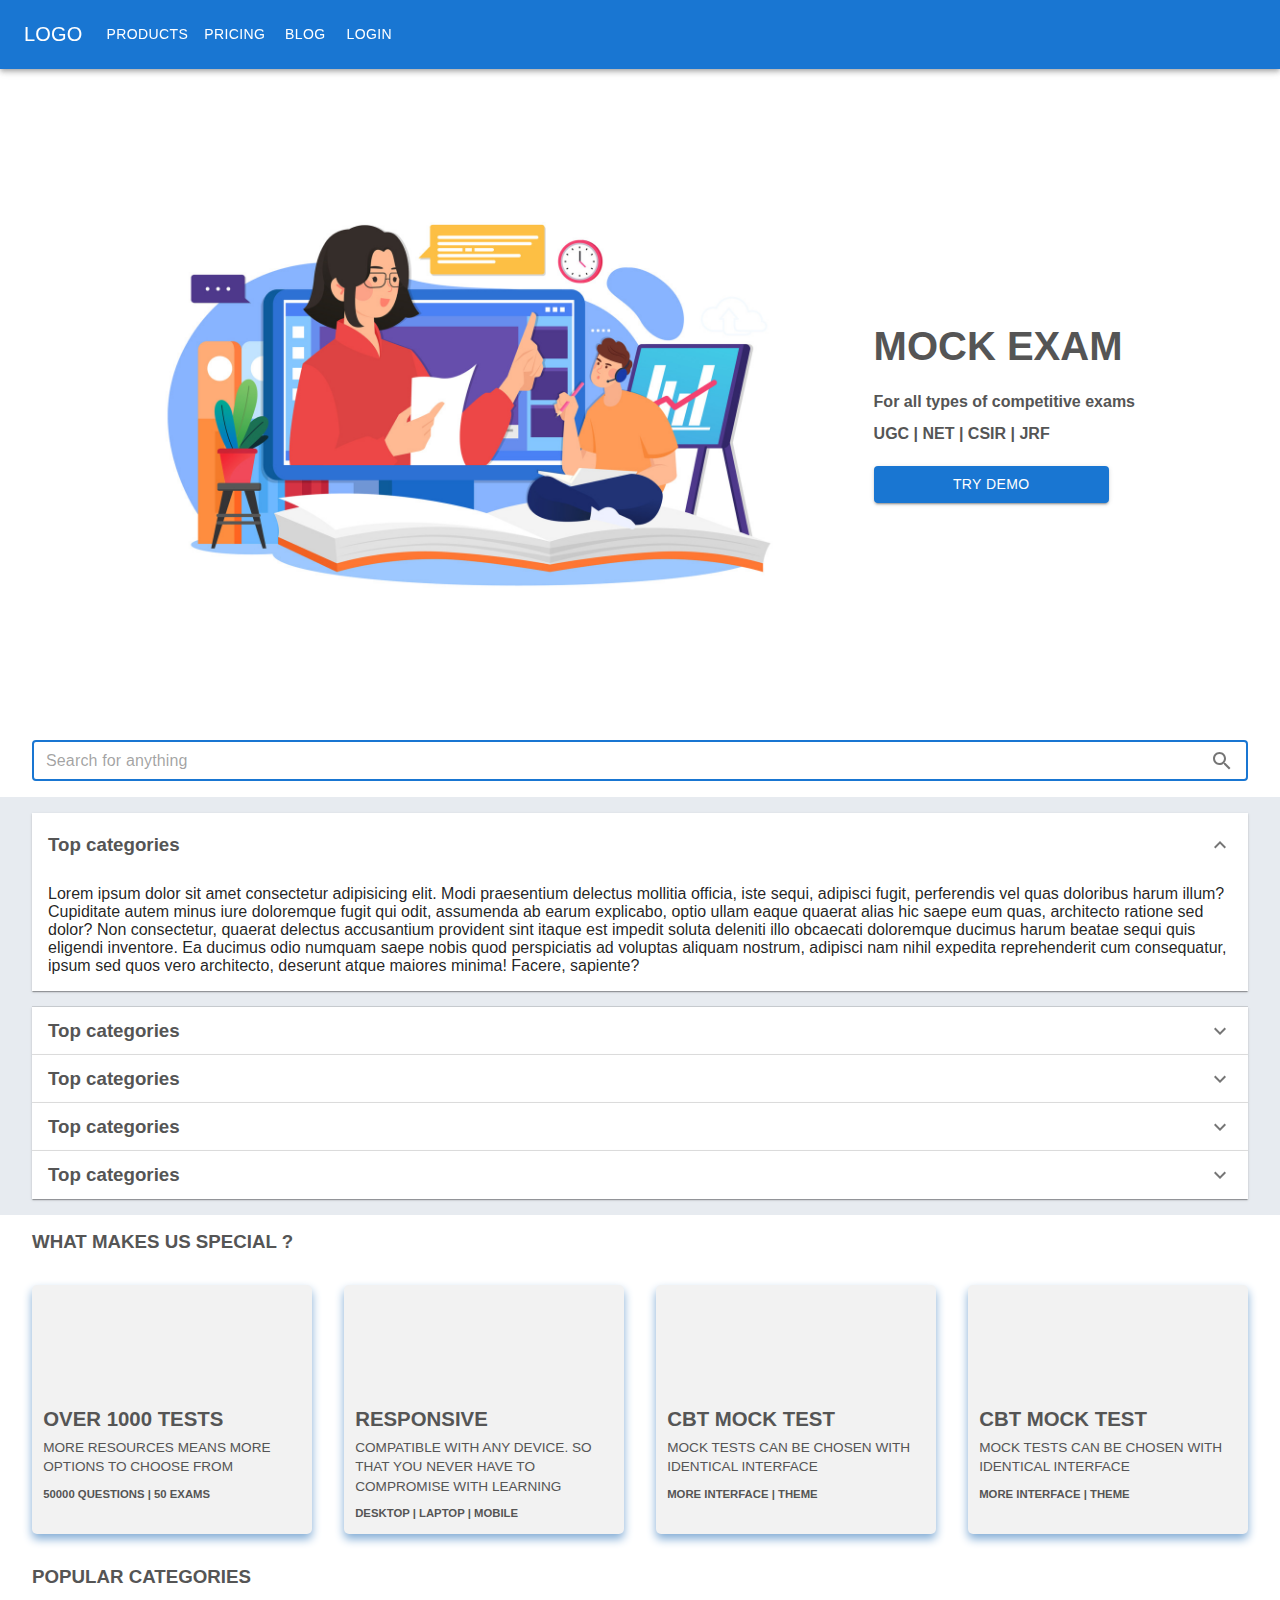
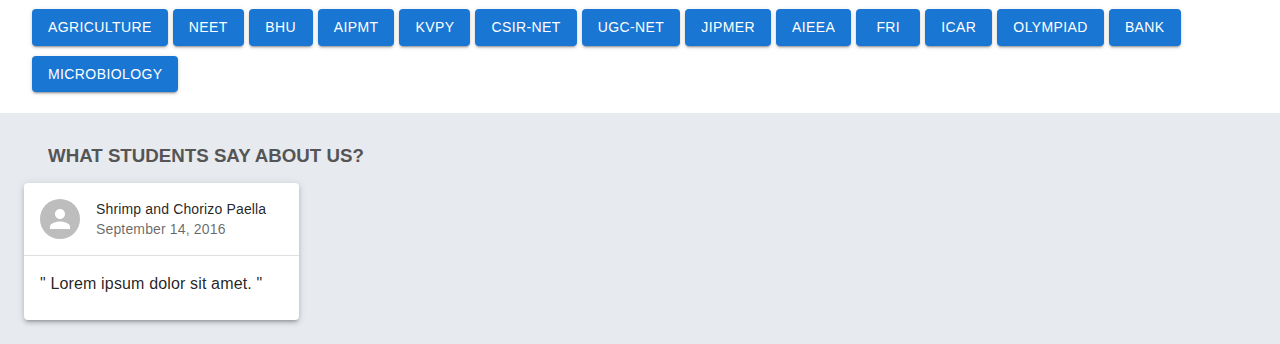
==== test/index.html @ 0248380d "Add files via upload" ====
<!DOCTYPE html>
<html lang="en">
  <head>
    <meta charset="UTF-8" />
    <link rel="icon" type="image/svg+xml" href="/test/assets/favicon.17e50649.svg" />
    <meta name="viewport" content="width=device-width, initial-scale=1.0" />
    <title>Vite App</title>
    
    <script type="module" crossorigin src="/test/assets/index.285aa12e.js"></script>
    <link rel="modulepreload" href="/test/assets/vendor.2fcd2ca7.js">
    <link rel="stylesheet" href="/test/assets/index.0df22726.css">
  </head>
  <body>
    <div id="root"></div>
        <!-- This site is create by Sangram Garai
        Don't copy any content without permission -->
    <noscript>Please enable javascript to run this webapp</noscript>
  </body>
</html>
---- test/assets/index.0df22726.css ----
body{margin:0;font-family:-apple-system,BlinkMacSystemFont,Segoe UI,Roboto,Oxygen,Ubuntu,Cantarell,Fira Sans,Droid Sans,Helvetica Neue,sans-serif;-webkit-font-smoothing:antialiased;-moz-osx-font-smoothing:grayscale}code{font-family:source-code-pro,Menlo,Monaco,Consolas,Courier New,monospace}*{margin:0;box-sizing:border-box;outline:none;-webkit-user-select:none;-moz-user-select:none;-ms-user-select:none;user-select:none;font-family:-apple-system,BlinkMacSystemFont,Segoe UI,Roboto,Oxygen,Ubuntu,Cantarell,Open Sans,Helvetica Neue,sans-serif}.a0{color:#555}.a1{height:min(60vh,40vw);line-height:2;color:#555;max-width:1150px;display:flex;flex-flow:row nowrap;align-items:center;margin:5rem auto}.a10{width:100%;background-image:url(/test/assets/144.3a68a4c0.jpg);background-position:center;background-repeat:no-repeat;background-size:contain;align-self:stretch}.a11{padding-right:5rem;min-width:-webkit-max-content;min-width:-moz-max-content;min-width:max-content}.a111{font-size:2.5rem}.a112{font-size:1rem;margin-bottom:1rem}.a113{width:90%}.a2{margin:1rem 2rem}.a3{padding:1rem 2rem}.a4{margin:1rem 2rem;color:#555}.a5{padding:1rem 2rem;display:grid;gap:2rem;grid-template-columns:1fr;justify-content:center}.a6{margin:1rem 2rem}.card{box-shadow:0 5px 10px #83add6;border-radius:5px;display:flex;color:#555;background-color:#f2f2f2}.card:hover{box-shadow:0 5px 20px #d87093;transition-duration:.5s}.card .card__image{width:7rem;height:auto;min-height:7rem;-o-object-fit:contain;object-fit:contain;border-radius:5px 0 0 5px}.card .card__body{margin:.7rem;text-align:left;flex-grow:1;text-transform:uppercase;font-size:.7rem}.card .card__title{line-height:1.4rem;margin-bottom:.5rem}.card .card__description{line-height:1.2rem}.card .card__bottom{font-size:smaller;line-height:1.2rem;padding-top:.5rem}@media screen and (min-width: 500px){.a5{grid-template-columns:.5fr .5fr;align-items:center}.card{flex-direction:column;height:100%;margin:0 auto}.card .card__image{width:100%;height:auto;border-radius:10px 10px 0 0}.card .card__body{font-size:.85rem}}@media screen and (min-width: 790px){.a5{grid-template-columns:.5fr .5fr .5fr .5fr}}@media screen and (max-width: 600px){.a1{flex-direction:column;height:-webkit-max-content;height:-moz-max-content;height:max-content}.a10{height:60vw}.a11{padding-right:0;text-align:center;line-height:1.5}.a112{padding:10px;margin:10px}.a113{padding:.5rem 0;margin-bottom:2rem}}@media (max-width: 326px){.a111{font-size:1.5rem}.a112{font-size:.8rem}}
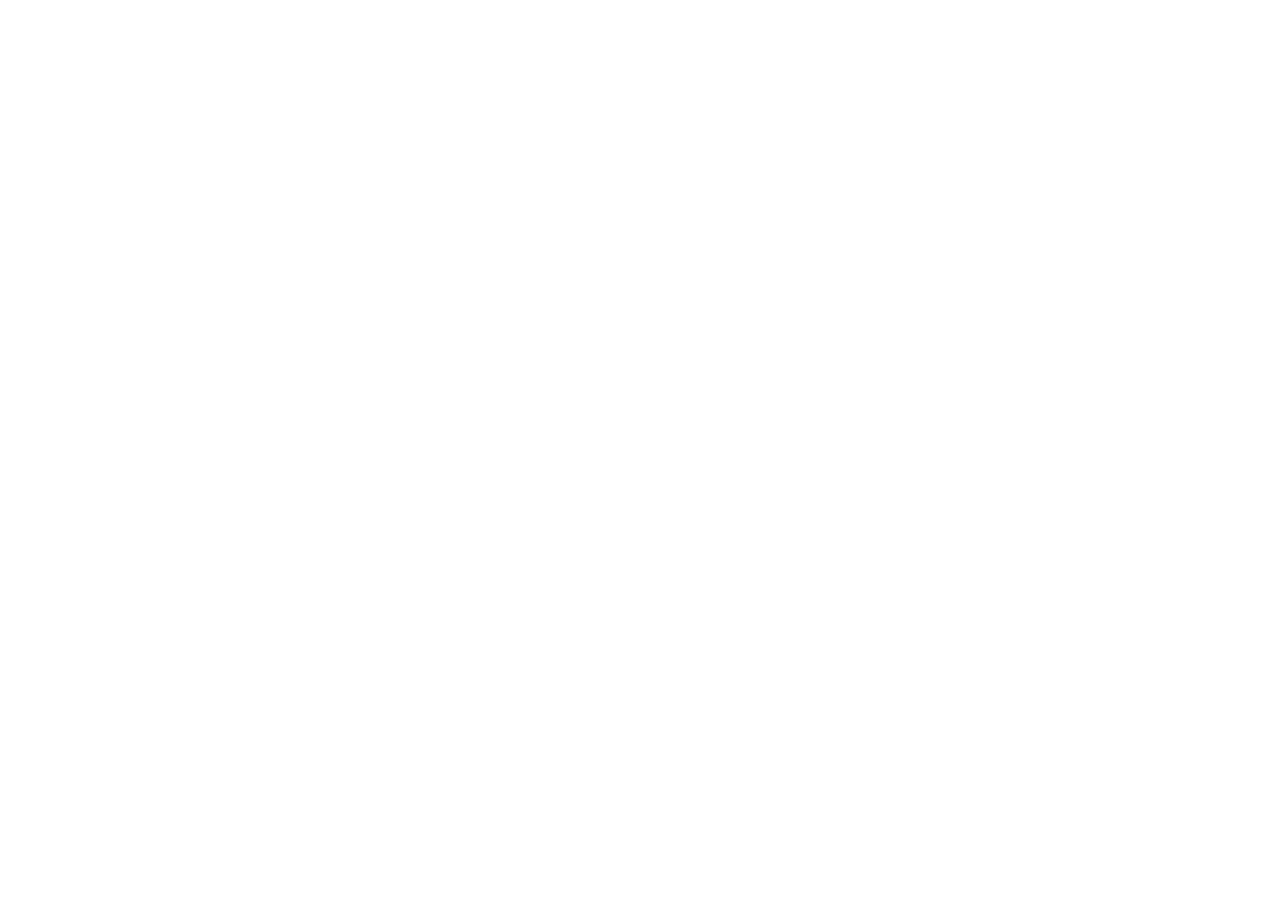
==== commit a46ba04d: "Add files via upload" ====
--- a/test/index.html
+++ b/test/index.html
@@ -6,9 +6,9 @@
     <meta name="viewport" content="width=device-width, initial-scale=1.0" />
     <title>Vite App</title>
     
-    <script type="module" crossorigin src="/test/assets/index.285aa12e.js"></script>
-    <link rel="modulepreload" href="/test/assets/vendor.2fcd2ca7.js">
-    <link rel="stylesheet" href="/test/assets/index.0df22726.css">
+    <script type="module" crossorigin src="/test/assets/index.5cc0ad93.js"></script>
+    <link rel="modulepreload" href="/test/assets/vendor.6a60456c.js">
+    <link rel="stylesheet" href="/test/assets/index.c8d6fd4f.css">
   </head>
   <body>
     <div id="root"></div>
--- a/test/assets/index.c8d6fd4f.css
+++ b/test/assets/index.c8d6fd4f.css
@@ -0,0 +1 @@
+body{margin:0;font-family:-apple-system,BlinkMacSystemFont,Segoe UI,Roboto,Oxygen,Ubuntu,Cantarell,Fira Sans,Droid Sans,Helvetica Neue,sans-serif;-webkit-font-smoothing:antialiased;-moz-osx-font-smoothing:grayscale}code{font-family:source-code-pro,Menlo,Monaco,Consolas,Courier New,monospace}@font-face{font-family:revicons;fallback:fallback;src:url(/test/assets/revicons.f7b9c306.woff) format("woff"),url(/test/assets/revicons.4ca02b8a.ttf) format("ttf"),url(/test/assets/revicons.9e4d4c68.eot) format("ttf")}.react-multi-carousel-list{display:flex;align-items:center;overflow:hidden;position:relative}.react-multi-carousel-track{list-style:none;padding:0;margin:0;display:flex;flex-direction:row;position:relative;transform-style:preserve-3d;backface-visibility:hidden;will-change:transform,transition}.react-multiple-carousel__arrow{position:absolute;outline:0;transition:all .5s;border-radius:35px;z-index:1000;border:0;background:rgba(0,0,0,.5);min-width:43px;min-height:43px;opacity:1;cursor:pointer}.react-multiple-carousel__arrow:hover{background:rgba(0,0,0,.8)}.react-multiple-carousel__arrow:before{font-size:20px;color:#fff;display:block;font-family:revicons;text-align:center;z-index:2;position:relative}.react-multiple-carousel__arrow:disabled{cursor:default;background:rgba(0,0,0,.5)}.react-multiple-carousel__arrow--left{left:calc(4% + 1px)}.react-multiple-carousel__arrow--left:before{content:"\e824"}.react-multiple-carousel__arrow--right{right:calc(4% + 1px)}.react-multiple-carousel__arrow--right:before{content:"\e825"}.react-multi-carousel-dot-list{position:absolute;bottom:0;display:flex;left:0;right:0;justify-content:center;padding:0;margin:0;list-style:none;text-align:center}.react-multi-carousel-dot button{display:inline-block;width:12px;height:12px;border-radius:50%;opacity:1;box-shadow:none;transition:background .5s;border-width:2px;border-style:solid;border-color:gray;padding:0;margin:0 6px 0 0;outline:0;cursor:pointer}.react-multi-carousel-dot button:hover:active,.react-multi-carousel-dot--active button{background:#080808}.react-multi-carousel-item{transform-style:preserve-3d;backface-visibility:hidden}@media all and (-ms-high-contrast:none),(-ms-high-contrast:active){.react-multi-carousel-item{flex-shrink:0!important}.react-multi-carousel-track{overflow:visible!important}}*{margin:0;box-sizing:border-box;outline:none;-webkit-user-select:none;-moz-user-select:none;-ms-user-select:none;user-select:none;font-family:-apple-system,BlinkMacSystemFont,Segoe UI,Roboto,Oxygen,Ubuntu,Cantarell,Open Sans,Helvetica Neue,sans-serif}.a0{color:#555}.a1{height:min(60vh,40vw);line-height:2;color:#555;max-width:1150px;display:flex;flex-flow:row nowrap;align-items:center;margin:5rem auto}.a10{width:100%;background-image:url(/test/assets/144.3a68a4c0.jpg);background-position:center;background-repeat:no-repeat;background-size:contain;align-self:stretch}.a11{padding-right:5rem;min-width:-webkit-max-content;min-width:-moz-max-content;min-width:max-content}.a111{font-size:2.5rem}.a112{font-size:1rem;margin-bottom:1rem}.a113{width:90%}.a2{margin:1rem 2rem}.a3{padding:1rem 2rem;display:grid;gap:2rem;grid-template-columns:1fr;justify-content:center}.a4{padding-top:1rem}.card{box-shadow:0 5px 10px #83add6;border-radius:5px;display:flex;color:#555;background-color:#f2f2f2}.card:hover{box-shadow:0 5px 20px #d87093;transition-duration:.5s}.card .card__image{width:7rem;height:auto;min-height:7rem;-o-object-fit:contain;object-fit:contain;border-radius:5px 0 0 5px}.card .card__body{margin:.7rem;text-align:left;flex-grow:1;text-transform:uppercase;font-size:.7rem}.card .card__title{line-height:1.4rem;margin-bottom:.5rem}.card .card__description{line-height:1.2rem}.card .card__bottom{font-size:smaller;line-height:1.2rem;padding-top:.5rem}@media screen and (min-width: 500px){.a3{grid-template-columns:.5fr .5fr;align-items:center}.card{flex-direction:column;height:100%;margin:0 auto}.card .card__image{width:100%;height:auto;border-radius:10px 10px 0 0}.card .card__body{font-size:.85rem}}@media screen and (min-width: 790px){.a3{grid-template-columns:.5fr .5fr .5fr .5fr}}@media screen and (max-width: 600px){.a1{flex-direction:column;height:-webkit-max-content;height:-moz-max-content;height:max-content}.a10{height:60vw}.a11{padding-right:0;text-align:center;line-height:1.5}.a112{padding:10px;margin:10px}.a113{padding:.5rem 0;margin-bottom:2rem}}@media (max-width: 326px){.a111{font-size:1.5rem}.a112{font-size:.8rem}}
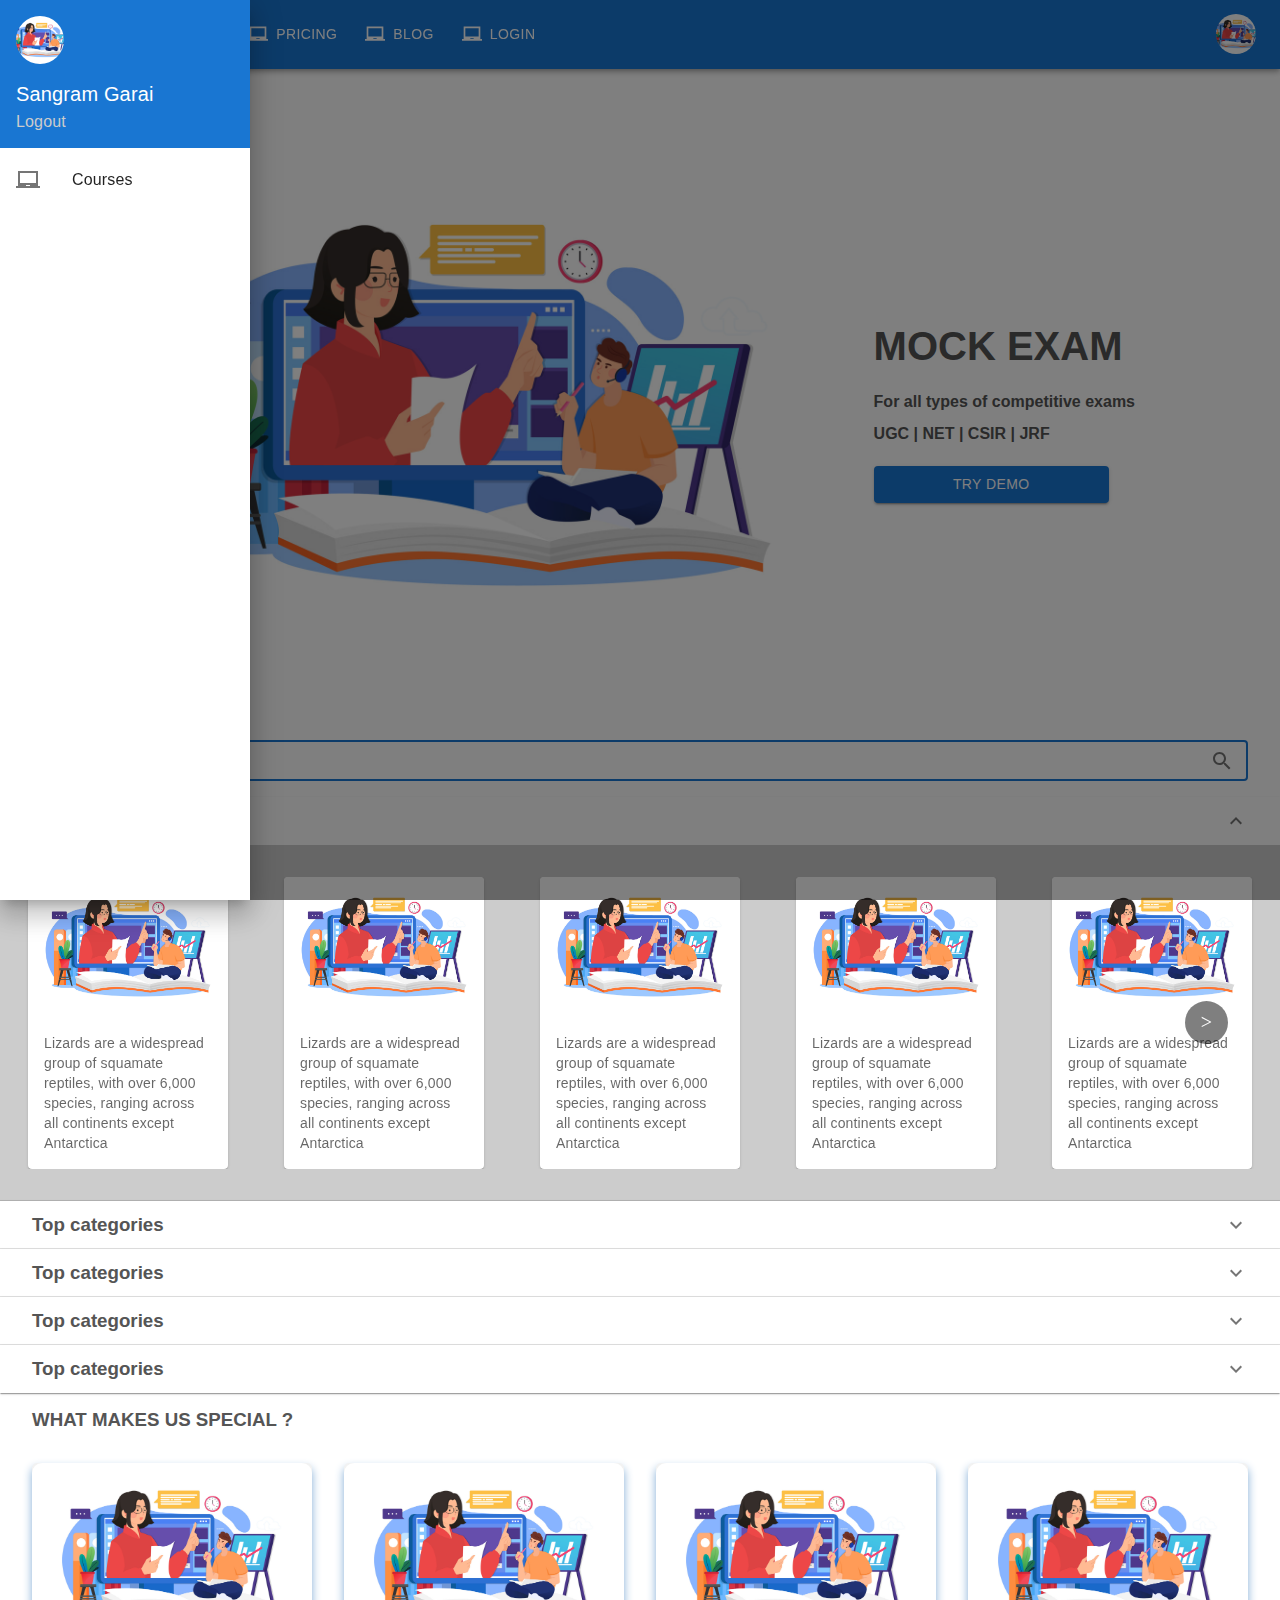
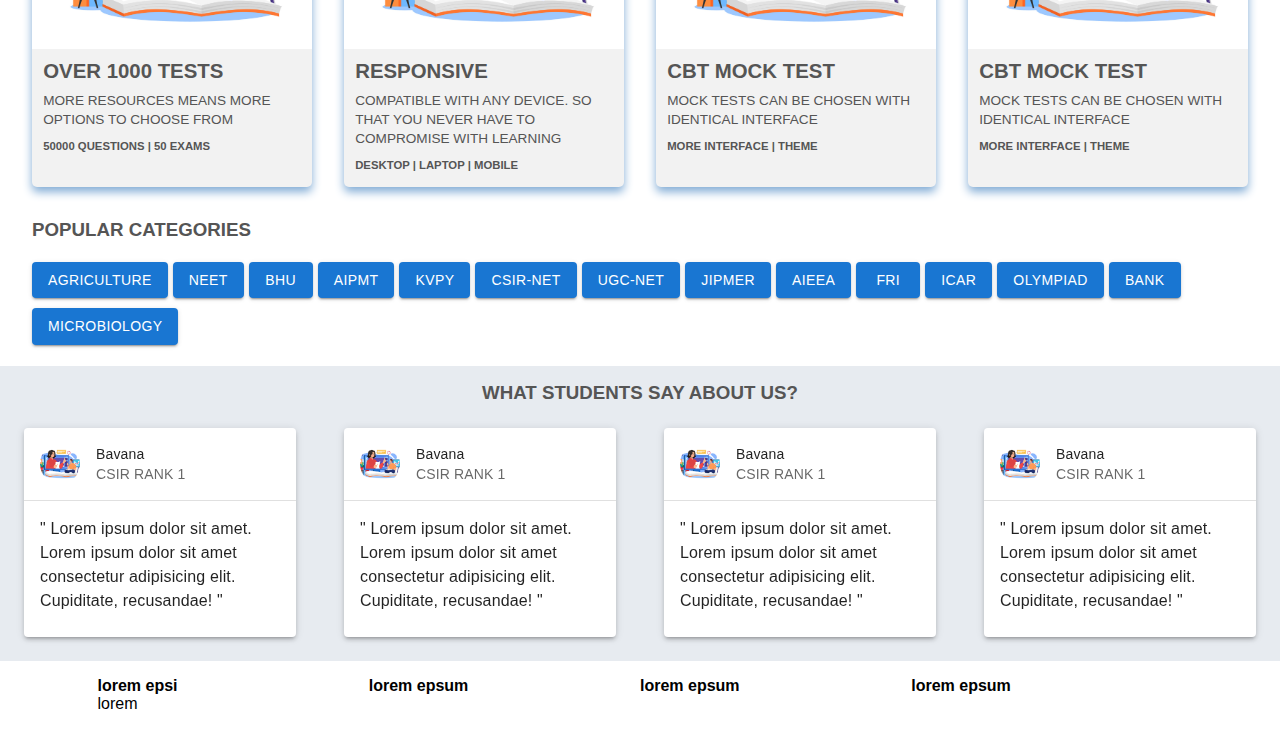
==== commit 6d5046ad: "Add files via upload" ====
--- a/test/index.html
+++ b/test/index.html
@@ -6,9 +6,9 @@
     <meta name="viewport" content="width=device-width, initial-scale=1.0" />
     <title>Vite App</title>
     
-    <script type="module" crossorigin src="/test/assets/index.5cc0ad93.js"></script>
-    <link rel="modulepreload" href="/test/assets/vendor.6a60456c.js">
-    <link rel="stylesheet" href="/test/assets/index.c8d6fd4f.css">
+    <script type="module" crossorigin src="/test/assets/index.be88cea9.js"></script>
+    <link rel="modulepreload" href="/test/assets/vendor.c0505856.js">
+    <link rel="stylesheet" href="/test/assets/index.8871dfb4.css">
   </head>
   <body>
     <div id="root"></div>
--- a/test/assets/index.8871dfb4.css
+++ b/test/assets/index.8871dfb4.css
@@ -0,0 +1 @@
+body{margin:0;font-family:-apple-system,BlinkMacSystemFont,Segoe UI,Roboto,Oxygen,Ubuntu,Cantarell,Fira Sans,Droid Sans,Helvetica Neue,sans-serif;-webkit-font-smoothing:antialiased;-moz-osx-font-smoothing:grayscale}code{font-family:source-code-pro,Menlo,Monaco,Consolas,Courier New,monospace}.react-multi-carousel-list{display:flex;align-items:center;overflow:hidden;position:relative}.react-multi-carousel-track{list-style:none;padding:0;margin:0;display:flex;flex-direction:row;position:relative;transform-style:preserve-3d;backface-visibility:hidden;will-change:transform,transition}.react-multiple-carousel__arrow{position:absolute;outline:0;transition:all .5s;border-radius:35px;z-index:1000;border:0;background:rgba(0,0,0,.5);min-width:43px;min-height:43px;opacity:1;cursor:pointer}.react-multiple-carousel__arrow:hover{background:rgba(0,0,0,.8)}.react-multiple-carousel__arrow:before{font-size:20px;color:#fff;display:block;font-family:revicons;text-align:center;z-index:2;position:relative}.react-multiple-carousel__arrow:disabled{cursor:default;background:rgba(0,0,0,.5)}.react-multiple-carousel__arrow--left{left:calc(4% + 1px)}.react-multiple-carousel__arrow--left:before{content:"<"}.react-multiple-carousel__arrow--right{right:calc(4% + 1px)}.react-multiple-carousel__arrow--right:before{content:">"}.react-multi-carousel-dot-list{position:absolute;bottom:0;display:flex;left:0;right:0;justify-content:center;margin:0;padding:0;list-style:none;text-align:center}.react-multi-carousel-dot button{display:inline-block;width:12px;height:12px;border-radius:50%;opacity:1;padding:0;box-shadow:none;transition:background .5s;border-width:2px;border-style:solid;border-color:gray;margin:0 6px 0 0;cursor:pointer}.react-multi-carousel-dot button:hover:active,.react-multi-carousel-dot--active button{background:#080808}.react-multi-carousel-item{transform-style:preserve-3d;backface-visibility:hidden}@media all and(-ms-high-contrast:none),(-ms-high-contrast:active){.react-multi-carousel-item{flex-shrink:0!important}.react-multi-carousel-track{overflow:visible!important}}*{margin:0;box-sizing:border-box;outline:none;-webkit-user-select:none;-moz-user-select:none;-ms-user-select:none;user-select:none;font-family:-apple-system,BlinkMacSystemFont,Segoe UI,Roboto,Oxygen,Ubuntu,Cantarell,Open Sans,Helvetica Neue,sans-serif}.a0{color:#555}.a1{height:min(60vh,40vw);line-height:2;color:#555;max-width:1150px;display:flex;flex-flow:row nowrap;align-items:center;margin:5rem auto}.a10{width:100%;background-image:url(/test/assets/144.3a68a4c0.jpg);background-position:center;background-repeat:no-repeat;background-size:contain;align-self:stretch}.a11{padding-right:5rem;min-width:-webkit-max-content;min-width:-moz-max-content;min-width:max-content}.a111{font-size:2.5rem}.a112{font-size:1rem;margin-bottom:1rem}.a113{width:90%}.a2{margin:1rem 2rem}.a3{padding:1rem 2rem;display:grid;gap:2rem;grid-template-columns:1fr;justify-content:center}.a4{padding-top:1rem}.card{box-shadow:0 5px 10px #83add6;border-radius:5px;display:flex;color:#555;background-color:#f2f2f2}.card:hover{box-shadow:0 5px 20px #d87093;transition-duration:.5s}.card .card__image{width:7rem;height:auto;min-height:7rem;-o-object-fit:contain;object-fit:contain;border-radius:5px 0 0 5px}.card .card__body{margin:.7rem;text-align:left;flex-grow:1;text-transform:uppercase;font-size:.7rem}.card .card__title{line-height:1.4rem;margin-bottom:.5rem}.card .card__description{line-height:1.2rem}.card .card__bottom{font-size:smaller;line-height:1.2rem;padding-top:.5rem}@media screen and (min-width: 500px){.a3{grid-template-columns:.5fr .5fr;align-items:center}.card{flex-direction:column;height:100%;margin:0 auto}.card .card__image{width:100%;height:auto;border-radius:10px 10px 0 0}.card .card__body{font-size:.85rem}}@media screen and (min-width: 790px){.a3{grid-template-columns:.5fr .5fr .5fr .5fr}}@media screen and (max-width: 600px){.a1{flex-direction:column;height:-webkit-max-content;height:-moz-max-content;height:max-content}.a10{height:60vw}.a11{padding-right:0;text-align:center;line-height:1.5}.a112{padding:10px;margin:10px}.a113{padding:.5rem 0;margin-bottom:2rem}}@media (max-width: 326px){.a111{font-size:1.5rem}.a112{font-size:.8rem}}
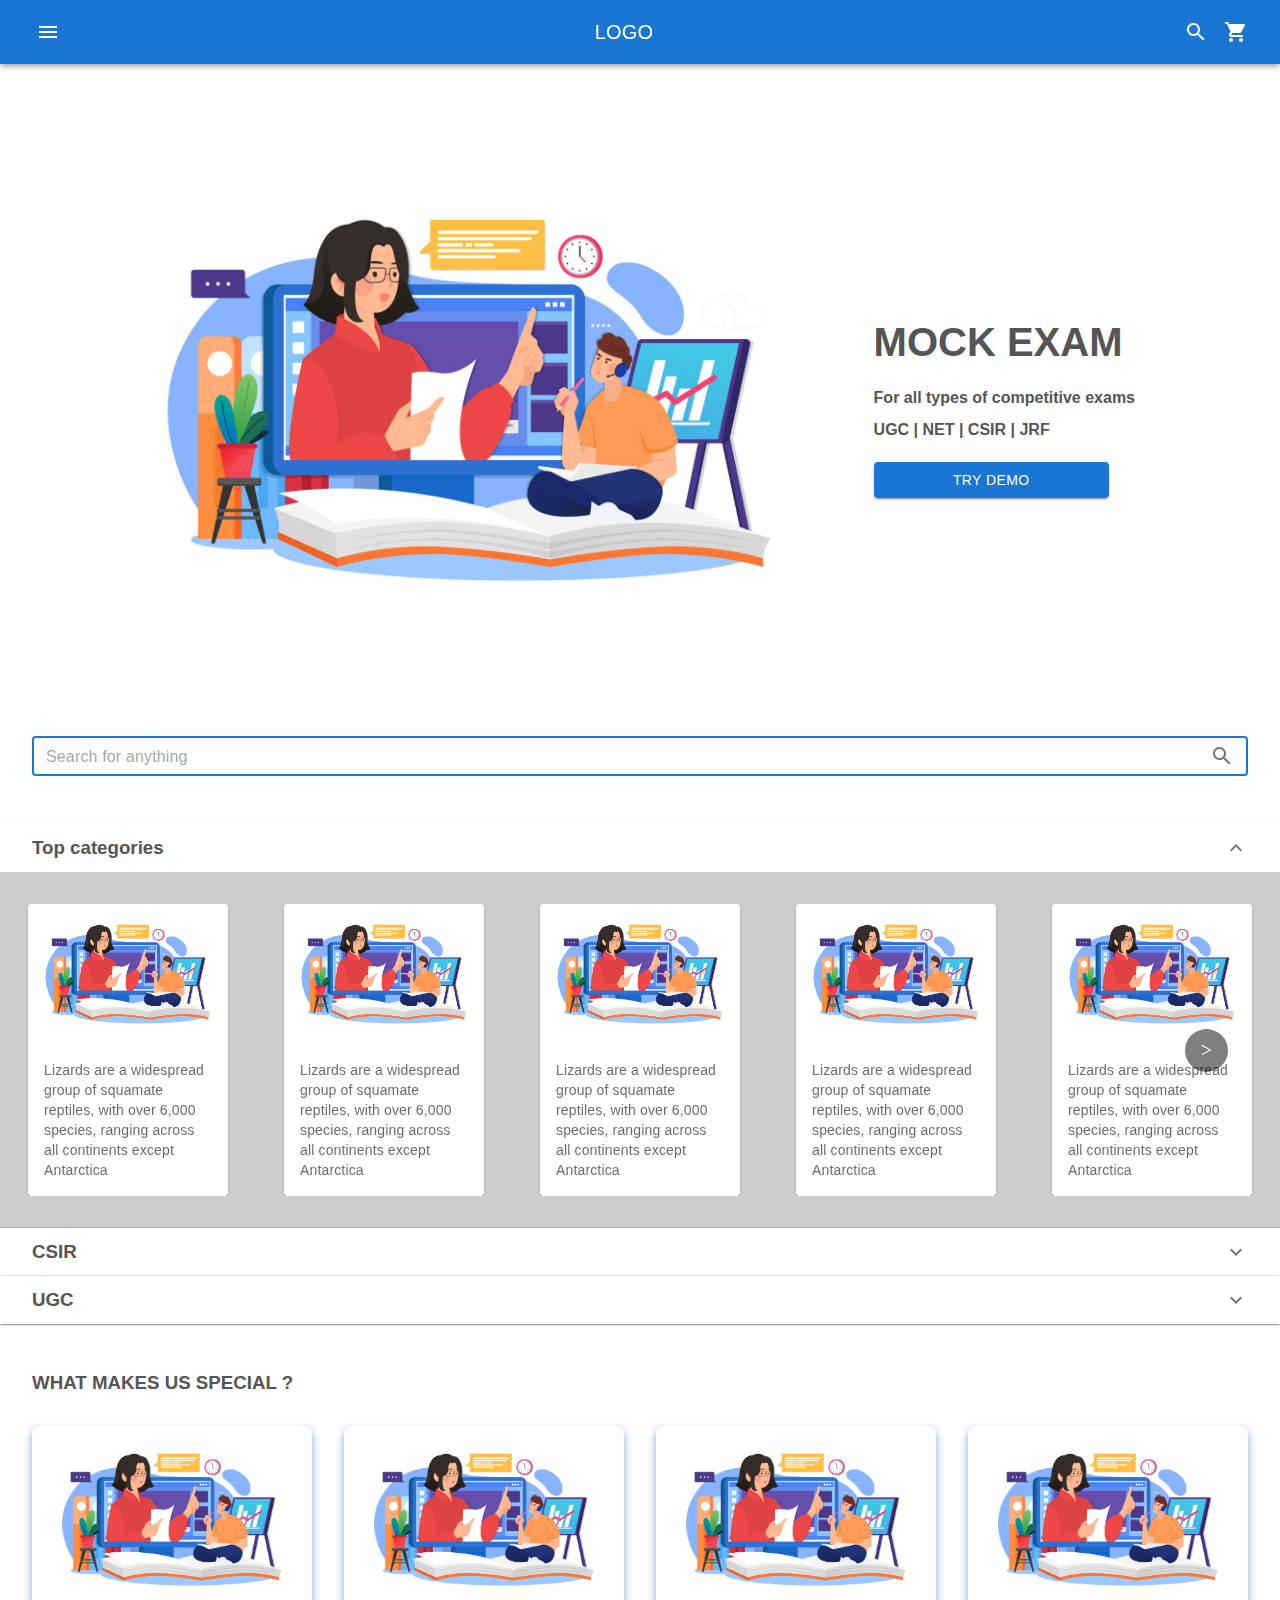
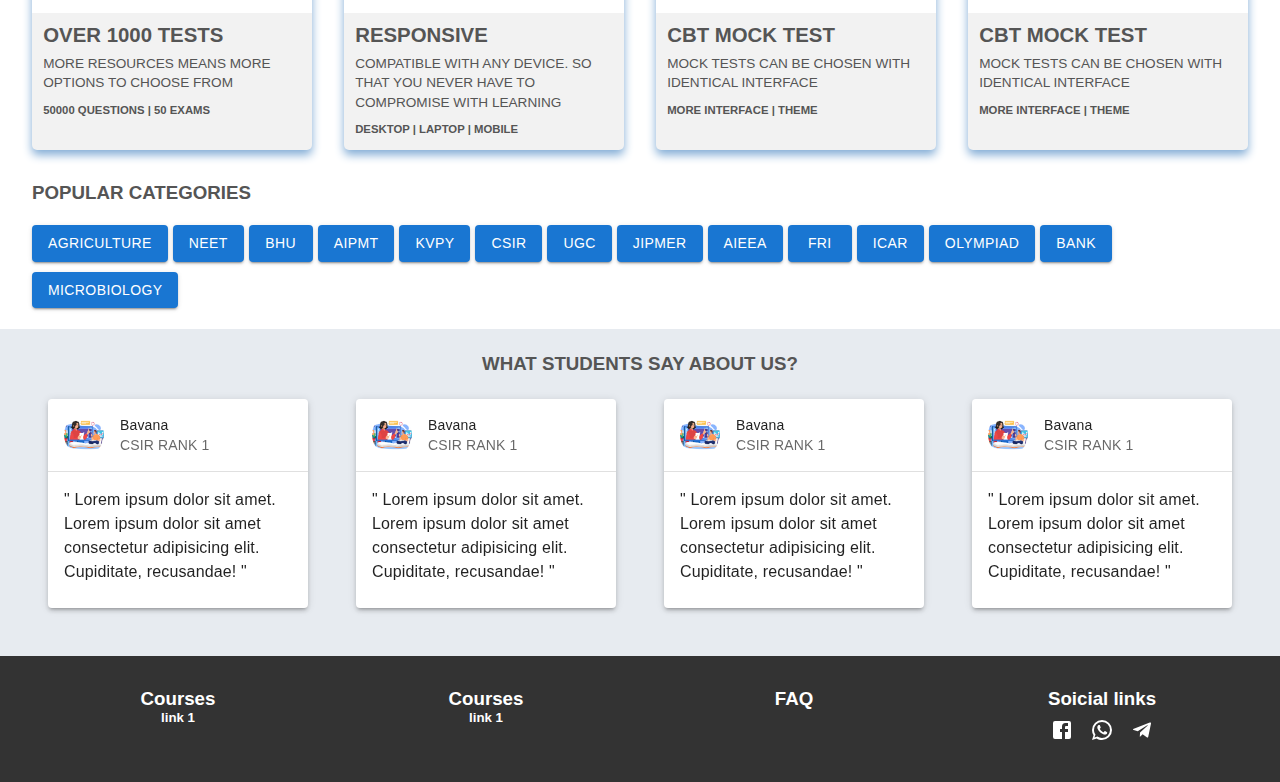
==== commit 5f76fdef: "Add files via upload" ====
--- a/test/index.html
+++ b/test/index.html
@@ -6,9 +6,9 @@
     <meta name="viewport" content="width=device-width, initial-scale=1.0" />
     <title>Vite App</title>
     
-    <script type="module" crossorigin src="/test/assets/index.be88cea9.js"></script>
-    <link rel="modulepreload" href="/test/assets/vendor.c0505856.js">
-    <link rel="stylesheet" href="/test/assets/index.8871dfb4.css">
+    <script type="module" crossorigin src="/test/assets/index.7f6dc76a.js"></script>
+    <link rel="modulepreload" href="/test/assets/vendor.38185cc4.js">
+    <link rel="stylesheet" href="/test/assets/index.9cfcc3f0.css">
   </head>
   <body>
     <div id="root"></div>
--- a/test/assets/index.9cfcc3f0.css
+++ b/test/assets/index.9cfcc3f0.css
@@ -0,0 +1 @@
+body{margin:0;font-family:-apple-system,BlinkMacSystemFont,Segoe UI,Roboto,Oxygen,Ubuntu,Cantarell,Fira Sans,Droid Sans,Helvetica Neue,sans-serif;-webkit-font-smoothing:antialiased;-moz-osx-font-smoothing:grayscale}code{font-family:source-code-pro,Menlo,Monaco,Consolas,Courier New,monospace}.react-multi-carousel-list{display:flex;align-items:center;overflow:hidden;position:relative}.react-multi-carousel-track{list-style:none;padding:0;margin:0;display:flex;flex-direction:row;position:relative;transform-style:preserve-3d;backface-visibility:hidden;will-change:transform,transition}.react-multiple-carousel__arrow{position:absolute;outline:0;transition:all .5s;border-radius:35px;z-index:1000;border:0;background:rgba(0,0,0,.5);min-width:43px;min-height:43px;opacity:1;cursor:pointer}.react-multiple-carousel__arrow:hover{background:rgba(0,0,0,.8)}.react-multiple-carousel__arrow:before{font-size:20px;color:#fff;display:block;font-family:revicons;text-align:center;z-index:2;position:relative}.react-multiple-carousel__arrow:disabled{cursor:default;background:rgba(0,0,0,.5)}.react-multiple-carousel__arrow--left{left:calc(4% + 1px)}.react-multiple-carousel__arrow--left:before{content:"<"}.react-multiple-carousel__arrow--right{right:calc(4% + 1px)}.react-multiple-carousel__arrow--right:before{content:">"}.react-multi-carousel-dot-list{position:absolute;bottom:0;display:flex;left:0;right:0;justify-content:center;margin:0;padding:0;list-style:none;text-align:center}.react-multi-carousel-dot button{display:inline-block;width:12px;height:12px;border-radius:50%;opacity:1;padding:0;box-shadow:none;transition:background .5s;border-width:2px;border-style:solid;border-color:gray;margin:0 6px 0 0;cursor:pointer}.react-multi-carousel-dot button:hover:active,.react-multi-carousel-dot--active button{background:#080808}.react-multi-carousel-item{transform-style:preserve-3d;backface-visibility:hidden}@media all and(-ms-high-contrast:none),(-ms-high-contrast:active){.react-multi-carousel-item{flex-shrink:0!important}.react-multi-carousel-track{overflow:visible!important}}*{margin:0;box-sizing:border-box;outline:none;-webkit-user-select:none;-moz-user-select:none;-ms-user-select:none;user-select:none;font-family:-apple-system,BlinkMacSystemFont,Segoe UI,Roboto,Oxygen,Ubuntu,Cantarell,Open Sans,Helvetica Neue,sans-serif}.a0{color:#555}.a1{height:min(60vh,40vw);line-height:2;color:#555;max-width:1150px;display:flex;flex-flow:row nowrap;align-items:center;margin:5rem auto}.a10{width:100%;background-image:url(/test/assets/144.3a68a4c0.jpg);background-position:center;background-repeat:no-repeat;background-size:contain;align-self:stretch}.a11{padding-right:5rem;min-width:-webkit-max-content;min-width:-moz-max-content;min-width:max-content}.a111{font-size:2.5rem}.a112{font-size:1rem;margin-bottom:1rem}.a113{width:90%}.a2{margin:1rem 2rem}.a3{padding:1rem 2rem;display:grid;gap:2rem;grid-template-columns:1fr;justify-content:center}.a4{padding-top:1rem}.card{box-shadow:0 5px 10px #83add6;border-radius:5px;display:flex;color:#555;background-color:#f2f2f2}.card:hover{box-shadow:0 5px 20px #d87093;transition-duration:.5s}.card .card__image{width:7rem;height:auto;min-height:7rem;-o-object-fit:contain;object-fit:contain;border-radius:5px 0 0 5px}.card .card__body{margin:.7rem;text-align:left;flex-grow:1;text-transform:uppercase;font-size:.7rem}.card .card__title{line-height:1.4rem;margin-bottom:.5rem}.card .card__description{line-height:1.2rem}.card .card__bottom{font-size:smaller;line-height:1.2rem;padding-top:.5rem}@media screen and (min-width: 500px){.a3{grid-template-columns:.5fr .5fr;align-items:center}.card{flex-direction:column;height:100%;margin:0 auto}.card .card__image{width:100%;height:auto;border-radius:10px 10px 0 0}.card .card__body{font-size:.85rem}}@media screen and (min-width: 790px){.a3{grid-template-columns:.5fr .5fr .5fr .5fr}}@media screen and (max-width: 600px){.a1{flex-direction:column;height:-webkit-max-content;height:-moz-max-content;height:max-content}.a10{height:60vw}.a11{padding-right:0;text-align:center;line-height:1.5}.a112{padding:10px;margin:10px}.a113{padding:.5rem 0;margin-bottom:2rem}}@media (max-width: 326px){.a111{font-size:1.5rem}.a112{font-size:.8rem}}*{margin:0;box-sizing:border-box;font-family:Helvetica,sans-serif;outline:none;user-select:none}.l{padding:2.5rem;text-align:justify;max-width:1023px;margin:0 auto}.l1{text-align:center}.l li{padding-top:1rem}.l2{vertical-align:middle}.l3{margin-bottom:1rem;color:red}@media (orientation: portrait){.l ol{padding-left:10px}}.l h4{padding-top:2rem}.lo{display:block;width:100%;border-width:1px;text-align:center;background-color:#2f2;padding:10px;box-sizing:border-box;margin-top:1.5rem;font-weight:700}.lo:hover{background-color:#060}*{margin:0;box-sizing:border-box;font-family:Helvetica,sans-serif;outline:none;-webkit-user-select:none;-moz-user-select:none;-ms-user-select:none;user-select:none}.none{display:none!important}.page{height:100vh;max-height:100vh}.k1{height:23px;background-color:#286090}.k2{background-color:#636564;display:flex;align-items:center}.k21{height:15vw;width:100%;display:flex;flex-direction:row;justify-content:space-between;font-size:2vw;padding:1vw}.k2113,.k2122{font-size:4vw;color:#f9f123}.k212{text-align:right}.k2112,.k2114,.k2121,.k2123{color:#fff}.k21231{color:#f9f123}.k22,.k23{width:12vw;max-height:14vw;padding-right:10px}.k3{display:grid;height:calc(100vh - 15vw - 46px);place-items:center;background-color:#fff}.k31{width:380px;font-weight:600;font-size:20px;text-align:left}.k311{line-height:40px;background-color:#ddd;padding-left:20px;border-radius:10px 10px 0 0;color:#63768e}.k312{padding:30px 30px 20px;border:2px solid #ddd;border-radius:0 0 10px 10px}.k31212,.k31222,.k31231{height:100%;width:100%;padding-left:10px;border:none;font-size:1rem;border-right:2px solid #ddd;border-left:2px solid #ddd;color:#63768e}.k3121,.k3122{height:45px;margin-bottom:15px;width:100%;display:flex;border:2px solid #ddd;border-radius:5px}.keyboardInputInitiator,.k31211,.k31221{max-width:45px;height:auto;padding:2px}.k31231{background-color:#ddd;border-radius:5px;border:none;height:45px}.k4{height:23px;background-color:#63768e}@media (orientation: portrait){.k31{width:80vw;max-width:380px}}
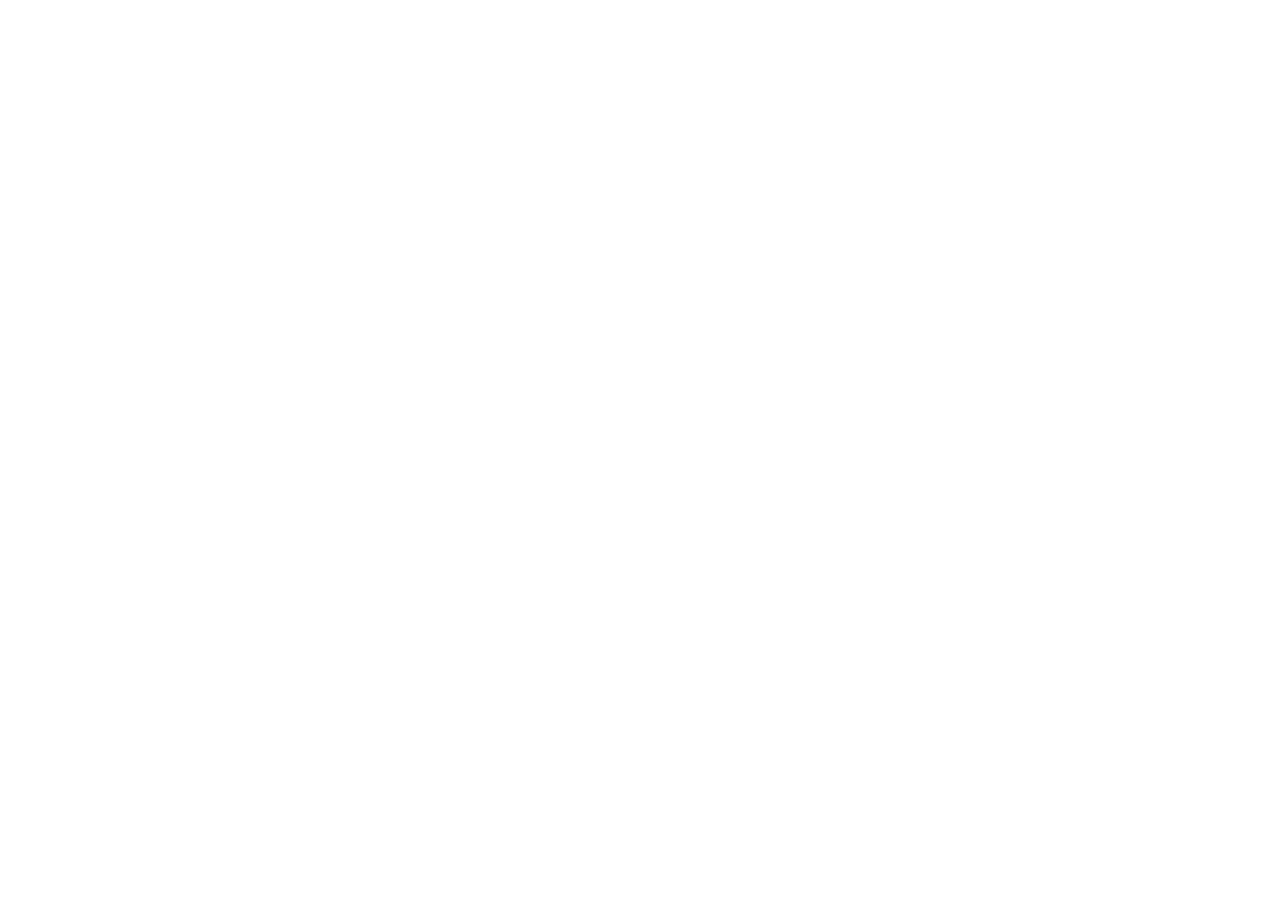
==== commit 53d9f846: "Add files via upload" ====
--- a/test/index.html
+++ b/test/index.html
@@ -2,18 +2,17 @@
 <html lang="en">
   <head>
     <meta charset="UTF-8" />
-    <link rel="icon" type="image/svg+xml" href="/test/assets/favicon.17e50649.svg" />
+    <link rel="icon" type="image/svg+xml" href="/assets/favicon.17e50649.svg" />
     <meta name="viewport" content="width=device-width, initial-scale=1.0" />
     <title>Vite App</title>
-    
-    <script type="module" crossorigin src="/test/assets/index.7f6dc76a.js"></script>
-    <link rel="modulepreload" href="/test/assets/vendor.38185cc4.js">
-    <link rel="stylesheet" href="/test/assets/index.9cfcc3f0.css">
+    <script type="module" crossorigin src="/assets/index.1cf93ad6.js"></script>
+    <link rel="stylesheet" href="/assets/index.458f9883.css">
   </head>
   <body>
     <div id="root"></div>
         <!-- This site is create by Sangram Garai
         Don't copy any content without permission -->
-    <noscript>Please enable javascript to run this webapp</noscript>
+        <noscript>Please enable javascript to run this webapp</noscript>
+    
   </body>
 </html>
